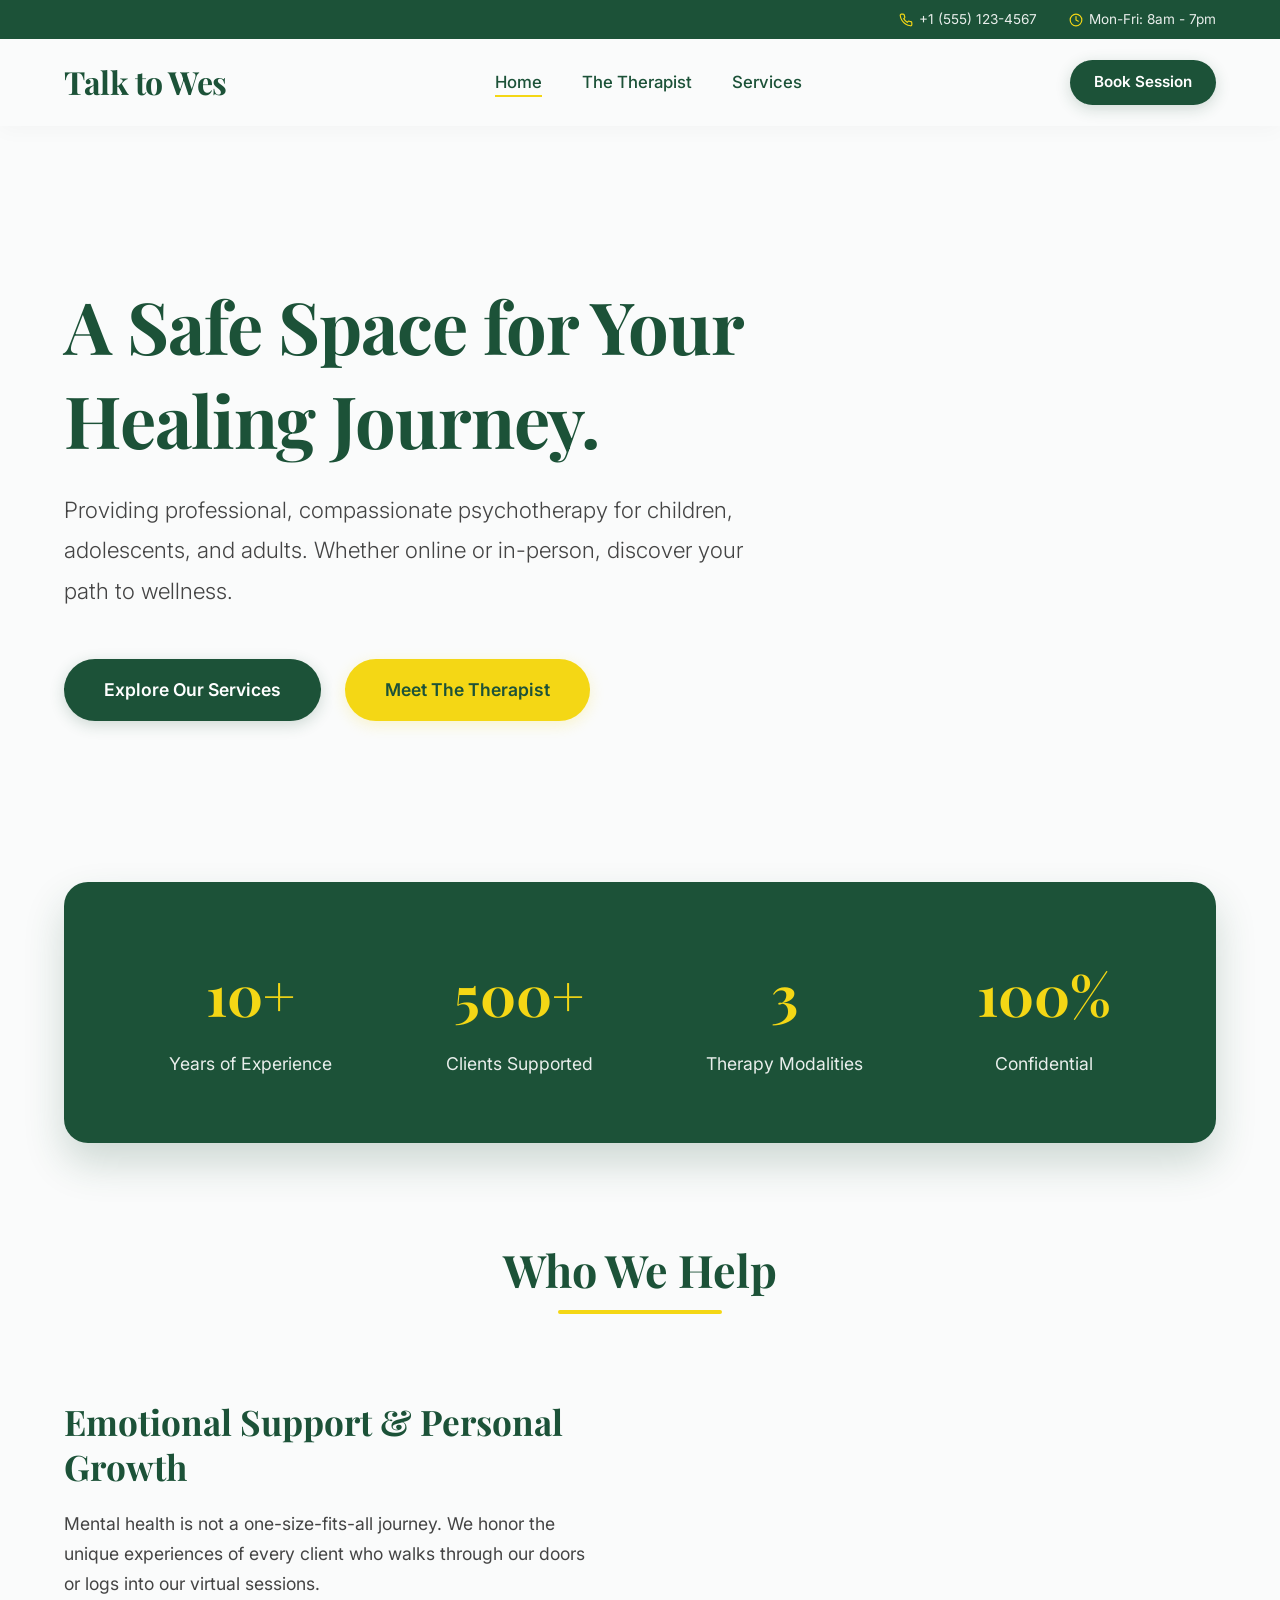
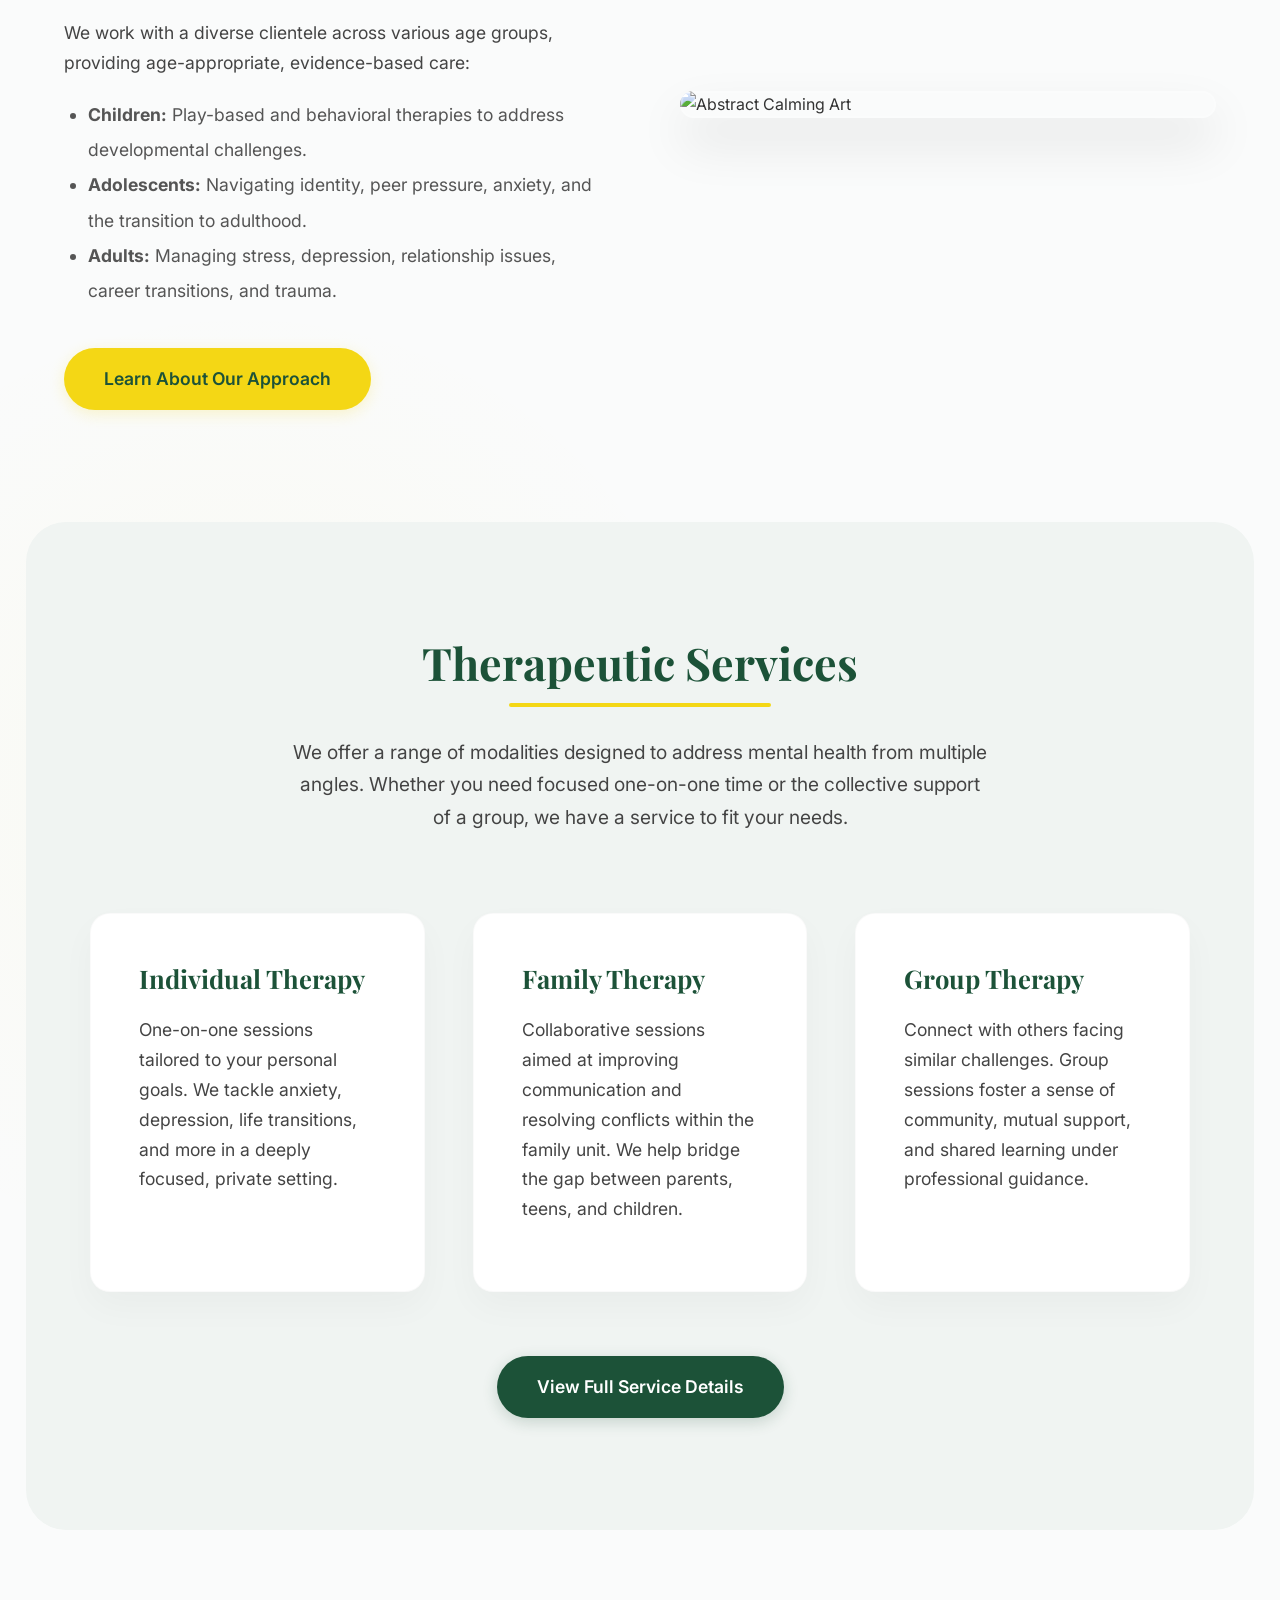
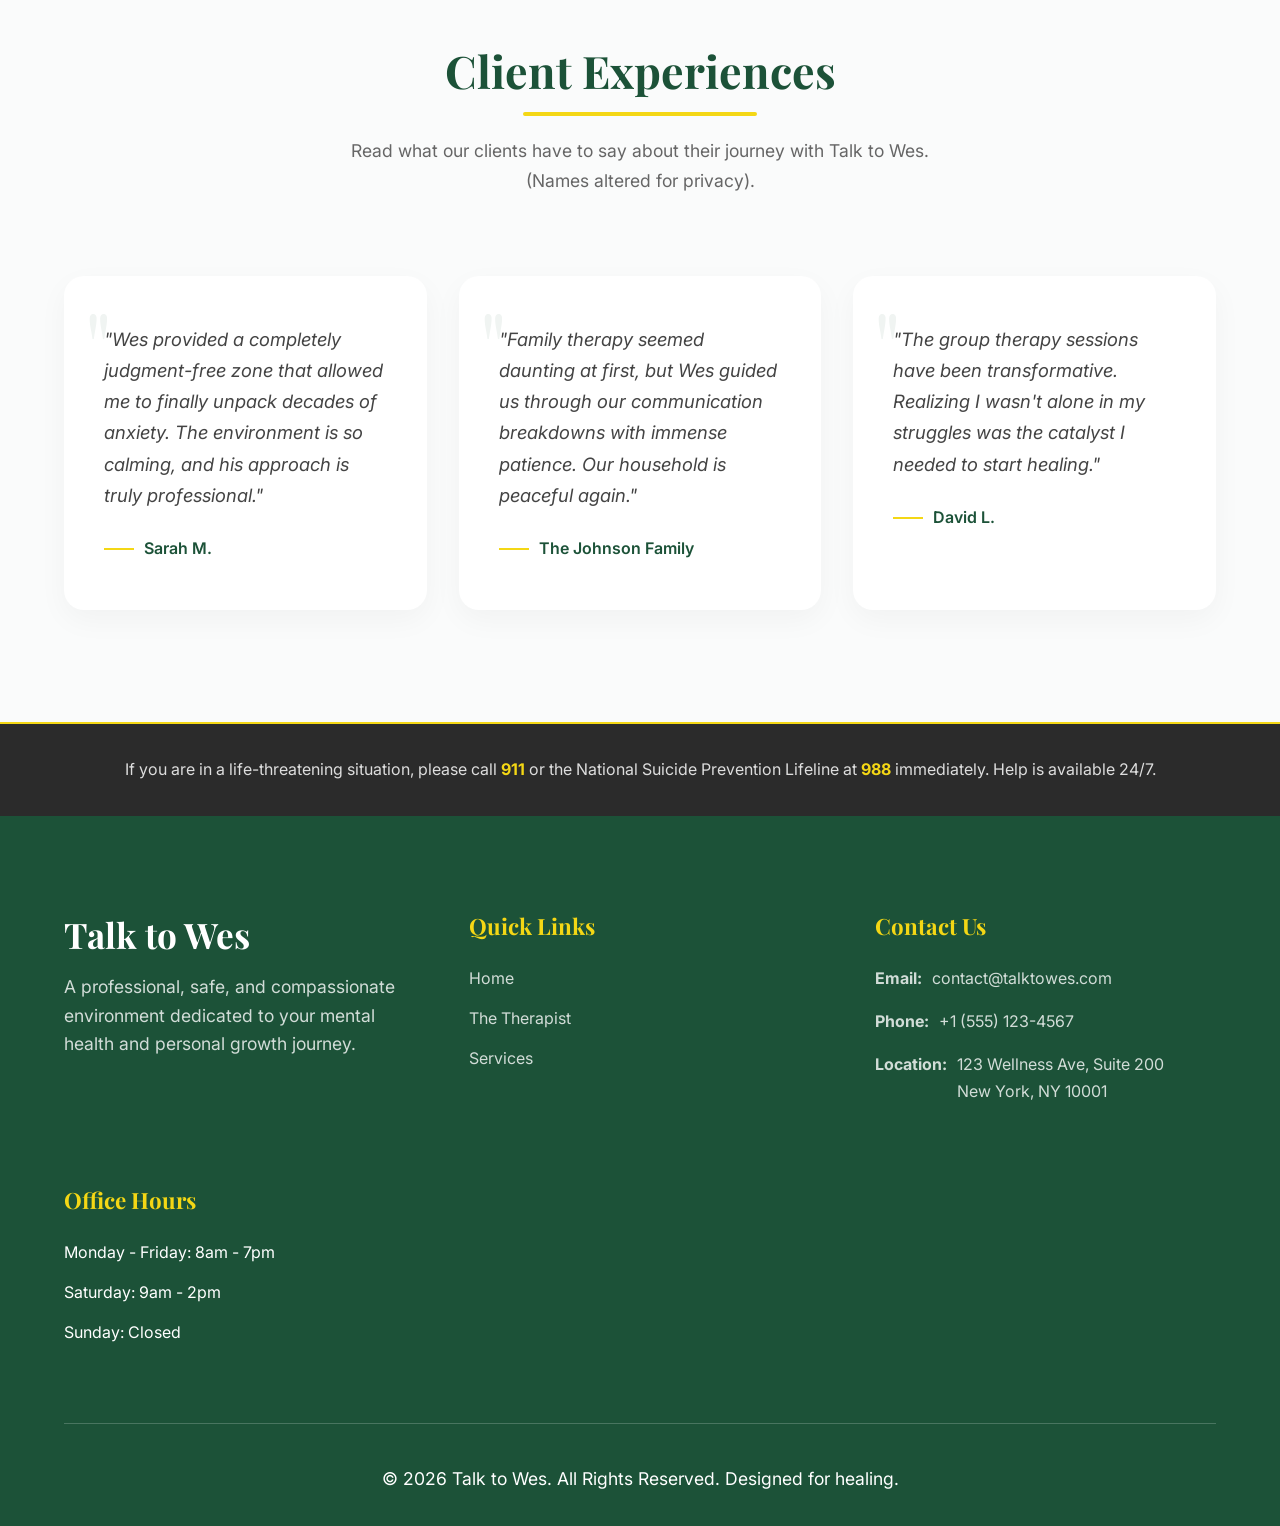
==== index.html @ db42a532 "Add files via upload" ====
<!DOCTYPE html>
<html lang="en">
<head>
  <meta charset="UTF-8">
  <meta name="viewport" content="width=device-width, initial-scale=1.0">
  <title>Talk to Wes | Professional Psychotherapy</title>
  <meta name="description" content="Talk to Wes provides professional psychotherapy services including individual, family, and group therapy for children, adolescents, and adults.">
  <link rel="stylesheet" href="styles.css">
  <style>
    .hero {
      background-image: url('assets/hero_office_1781682625934.png');
    }
  </style>
</head>
<body>

  <!-- Header -->
  <header class="site-header">
    <div class="top-bar">
      <div class="top-bar-item">
        <svg viewBox="0 0 24 24" fill="none" stroke="currentColor" stroke-width="2" stroke-linecap="round" stroke-linejoin="round"><path d="M22 16.92v3a2 2 0 0 1-2.18 2 19.79 19.79 0 0 1-8.63-3.07 19.5 19.5 0 0 1-6-6 19.79 19.79 0 0 1-3.07-8.67A2 2 0 0 1 4.11 2h3a2 2 0 0 1 2 1.72 12.84 12.84 0 0 0 .7 2.81 2 2 0 0 1-.45 2.11L8.09 9.91a16 16 0 0 0 6 6l1.27-1.27a2 2 0 0 1 2.11-.45 12.84 12.84 0 0 0 2.81.7A2 2 0 0 1 22 16.92z"></path></svg>
        +1 (555) 123-4567
      </div>
      <div class="top-bar-item">
        <svg viewBox="0 0 24 24" fill="none" stroke="currentColor" stroke-width="2" stroke-linecap="round" stroke-linejoin="round"><circle cx="12" cy="12" r="10"></circle><polyline points="12 6 12 12 16 14"></polyline></svg>
        Mon-Fri: 8am - 7pm
      </div>
    </div>
    <nav class="navbar">
      <div class="logo">Talk to Wes</div>
      <ul class="nav-links">
        <li><a href="index.html" class="active">Home</a></li>
        <li><a href="therapist.html">The Therapist</a></li>
        <li><a href="services.html">Services</a></li>
      </ul>
      <div class="nav-cta">
        <a href="services.html" class="btn btn-primary" style="padding: 0.6rem 1.5rem; font-size: 0.95rem;">Book Session</a>
      </div>
      <div class="menu-toggle">
        <span></span>
        <span></span>
        <span></span>
      </div>
    </nav>
  </header>

  <!-- Hero Section -->
  <section class="hero">
    <div class="hero-content">
      <h1 style="font-size: 4.5rem; letter-spacing: -1px; margin-bottom: 1.5rem;">A Safe Space for Your Healing Journey.</h1>
      <p style="font-size: 1.4rem; font-weight: 300;">Providing professional, compassionate psychotherapy for children, adolescents, and adults. Whether online or in-person, discover your path to wellness.</p>
      <div style="display: flex; gap: 1.5rem; flex-wrap: wrap; margin-top: 3rem;">
        <a href="services.html" class="btn btn-primary">Explore Our Services</a>
        <a href="therapist.html" class="btn btn-secondary">Meet The Therapist</a>
      </div>
    </div>
  </section>

  <!-- Statistics Banner -->
  <div class="reveal" style="padding: 0 5%; transform: translateY(-50px); z-index: 10; position: relative;">
    <div class="stats-container">
      <div class="stat-item">
        <div class="stat-number">10+</div>
        <div class="stat-label">Years of Experience</div>
      </div>
      <div class="stat-item">
        <div class="stat-number">500+</div>
        <div class="stat-label">Clients Supported</div>
      </div>
      <div class="stat-item">
        <div class="stat-number">3</div>
        <div class="stat-label">Therapy Modalities</div>
      </div>
      <div class="stat-item">
        <div class="stat-number">100%</div>
        <div class="stat-label">Confidential</div>
      </div>
    </div>
  </div>

  <!-- Introduction Section -->
  <section class="reveal" style="padding-top: 3rem;">
    <div class="section-header">
      <h2>Who We Help</h2>
    </div>
    <div class="split-section">
      <div class="split-text">
        <h3 style="font-size: 2.2rem;">Emotional Support & Personal Growth</h3>
        <p>Mental health is not a one-size-fits-all journey. We honor the unique experiences of every client who walks through our doors or logs into our virtual sessions.</p>
        <p>We work with a diverse clientele across various age groups, providing age-appropriate, evidence-based care:</p>
        <ul style="margin-bottom: 2.5rem; padding-left: 1.5rem; line-height: 2; font-size: 1.1rem; color: #555;">
          <li><strong>Children:</strong> Play-based and behavioral therapies to address developmental challenges.</li>
          <li><strong>Adolescents:</strong> Navigating identity, peer pressure, anxiety, and the transition to adulthood.</li>
          <li><strong>Adults:</strong> Managing stress, depression, relationship issues, career transitions, and trauma.</li>
        </ul>
        <a href="therapist.html" class="btn btn-secondary">Learn About Our Approach</a>
      </div>
      <div class="split-image">
        <img src="assets/therapy_abstract_2_1781686253411.png" alt="Abstract Calming Art">
      </div>
    </div>
  </section>

  <!-- Quick Services Overview -->
  <section class="reveal" style="background-color: var(--light-gray); border-radius: 40px; margin: 0 2%; padding: 7rem 5%;">
    <div class="section-header">
      <h2>Therapeutic Services</h2>
      <p style="max-width: 700px; margin: 1.5rem auto 0; font-size: 1.2rem;">We offer a range of modalities designed to address mental health from multiple angles. Whether you need focused one-on-one time or the collective support of a group, we have a service to fit your needs.</p>
    </div>
    <div class="card-grid">
      <div class="card">
        <h3 style="color: var(--primary-color);">Individual Therapy</h3>
        <p>One-on-one sessions tailored to your personal goals. We tackle anxiety, depression, life transitions, and more in a deeply focused, private setting.</p>
      </div>
      <div class="card">
        <h3 style="color: var(--primary-color);">Family Therapy</h3>
        <p>Collaborative sessions aimed at improving communication and resolving conflicts within the family unit. We help bridge the gap between parents, teens, and children.</p>
      </div>
      <div class="card">
        <h3 style="color: var(--primary-color);">Group Therapy</h3>
        <p>Connect with others facing similar challenges. Group sessions foster a sense of community, mutual support, and shared learning under professional guidance.</p>
      </div>
    </div>
    <div style="text-align: center; margin-top: 4rem;">
      <a href="services.html" class="btn btn-primary">View Full Service Details</a>
    </div>
  </section>

  <!-- Testimonials -->
  <section class="reveal">
    <div class="section-header">
      <h2>Client Experiences</h2>
      <p style="max-width: 600px; margin: 1rem auto; color: #666;">Read what our clients have to say about their journey with Talk to Wes. (Names altered for privacy).</p>
    </div>
    <div class="testimonial-slider">
      <div class="testimonial-card">
        <p class="testimonial-text">"Wes provided a completely judgment-free zone that allowed me to finally unpack decades of anxiety. The environment is so calming, and his approach is truly professional."</p>
        <div class="testimonial-author">Sarah M.</div>
      </div>
      <div class="testimonial-card">
        <p class="testimonial-text">"Family therapy seemed daunting at first, but Wes guided us through our communication breakdowns with immense patience. Our household is peaceful again."</p>
        <div class="testimonial-author">The Johnson Family</div>
      </div>
      <div class="testimonial-card">
        <p class="testimonial-text">"The group therapy sessions have been transformative. Realizing I wasn't alone in my struggles was the catalyst I needed to start healing."</p>
        <div class="testimonial-author">David L.</div>
      </div>
    </div>
  </section>

  <!-- Crisis Banner -->
  <div class="crisis-banner">
    <p>If you are in a life-threatening situation, please call <strong>911</strong> or the National Suicide Prevention Lifeline at <strong>988</strong> immediately. Help is available 24/7.</p>
  </div>

  <!-- Footer -->
  <footer>
    <div class="footer-grid">
      <div class="footer-col">
        <h2 style="font-size: 2.2rem; margin-bottom: 1rem; color: #fff;">Talk to Wes</h2>
        <p>A professional, safe, and compassionate environment dedicated to your mental health and personal growth journey.</p>
      </div>
      <div class="footer-col">
        <h3>Quick Links</h3>
        <ul>
          <li><a href="index.html">Home</a></li>
          <li><a href="therapist.html">The Therapist</a></li>
          <li><a href="services.html">Services</a></li>
        </ul>
      </div>
      <div class="footer-col">
        <h3>Contact Us</h3>
        <div class="footer-contact-item">
          <strong>Email:</strong> <a href="mailto:contact@talktowes.com">contact@talktowes.com</a>
        </div>
        <div class="footer-contact-item">
          <strong>Phone:</strong> <a href="tel:15551234567">+1 (555) 123-4567</a>
        </div>
        <div class="footer-contact-item">
          <strong>Location:</strong> 123 Wellness Ave, Suite 200<br>New York, NY 10001
        </div>
      </div>
      <div class="footer-col">
        <h3>Office Hours</h3>
        <ul>
          <li>Monday - Friday: 8am - 7pm</li>
          <li>Saturday: 9am - 2pm</li>
          <li>Sunday: Closed</li>
        </ul>
      </div>
    </div>
    <div class="footer-bottom">
      <p>&copy; 2026 Talk to Wes. All Rights Reserved. Designed for healing.</p>
    </div>
  </footer>

  <script src="script.js"></script>
</body>
</html>
---- styles.css ----
@import url('https://fonts.googleapis.com/css2?family=Inter:wght@300;400;500;600&family=Playfair+Display:ital,wght@0,400;0,600;0,700;1,400&display=swap');

:root {
  --primary-color: #1c5238;
  --secondary-color: #f4d715;
  --bg-color: #fafbfb;
  --text-color: #333333;
  --light-gray: #f0f4f2;
  --font-heading: 'Playfair Display', serif;
  --font-body: 'Inter', sans-serif;
}

* {
  box-sizing: border-box;
  margin: 0;
  padding: 0;
}

body {
  font-family: var(--font-body);
  background-color: var(--bg-color);
  color: var(--text-color);
  line-height: 1.7;
  overflow-x: hidden;
  position: relative;
}

/* Subtle background blobs for visual interest */
body::before {
  content: '';
  position: absolute;
  top: -20%; right: -10%;
  width: 800px; height: 800px;
  background: radial-gradient(circle, rgba(28,82,56,0.03) 0%, rgba(250,251,251,0) 70%);
  border-radius: 50%;
  z-index: -1;
}

body::after {
  content: '';
  position: absolute;
  top: 40%; left: -20%;
  width: 1000px; height: 1000px;
  background: radial-gradient(circle, rgba(244,215,21,0.04) 0%, rgba(250,251,251,0) 70%);
  border-radius: 50%;
  z-index: -1;
}

/* Typography */
h1, h2, h3, h4, h5, h6 {
  font-family: var(--font-heading);
  color: var(--primary-color);
  margin-bottom: 1.2rem;
  line-height: 1.3;
}

h1 { font-size: 4rem; }
h2 { font-size: 2.8rem; }
h3 { font-size: 1.8rem; }

p { margin-bottom: 1.2rem; font-size: 1.1rem; color: #444; }

a {
  text-decoration: none;
  color: var(--primary-color);
  transition: all 0.3s ease;
}

/* Header & Top Bar */
.site-header {
  position: fixed;
  width: 100%;
  top: 0;
  z-index: 1000;
  background: rgba(250, 251, 251, 0.95);
  backdrop-filter: blur(15px);
  box-shadow: 0 4px 20px rgba(0,0,0,0.03);
}

.top-bar {
  background-color: var(--primary-color);
  color: #fff;
  padding: 0.5rem 5%;
  font-size: 0.85rem;
  display: flex;
  justify-content: flex-end;
  gap: 2rem;
}

.top-bar-item {
  display: flex;
  align-items: center;
  gap: 6px;
  color: rgba(255,255,255,0.9);
}

.top-bar-item svg {
  width: 14px;
  height: 14px;
  stroke: var(--secondary-color);
}

/* Navbar */
.navbar {
  display: flex;
  justify-content: space-between;
  align-items: center;
  padding: 1rem 5%;
}

.logo {
  font-family: var(--font-heading);
  font-size: 2rem;
  font-weight: 700;
  color: var(--primary-color);
  letter-spacing: -0.5px;
}

.nav-links {
  list-style: none;
  display: flex;
  gap: 2.5rem;
}

.nav-links li a {
  font-weight: 500;
  font-size: 1.05rem;
  color: var(--primary-color);
  position: relative;
  padding-bottom: 5px;
}

.nav-links li a::after {
  content: '';
  position: absolute;
  width: 0;
  height: 2px;
  background: var(--secondary-color);
  bottom: 0;
  left: 0;
  transition: width 0.3s ease;
}

.nav-links li a:hover::after,
.nav-links li a.active::after {
  width: 100%;
}

.nav-cta {
  display: flex;
  align-items: center;
}

.menu-toggle {
  display: none;
  flex-direction: column;
  cursor: pointer;
  gap: 6px;
}

.menu-toggle span {
  width: 30px;
  height: 3px;
  background-color: var(--primary-color);
  transition: all 0.3s ease;
  border-radius: 3px;
}

/* Buttons */
.btn {
  display: inline-flex;
  align-items: center;
  justify-content: center;
  padding: 1rem 2.5rem;
  border-radius: 50px;
  font-weight: 600;
  font-size: 1.1rem;
  cursor: pointer;
  border: none;
  transition: all 0.3s cubic-bezier(0.25, 0.8, 0.25, 1);
  text-align: center;
}

.btn-primary {
  background-color: var(--primary-color);
  color: #fff;
  box-shadow: 0 4px 15px rgba(28, 82, 56, 0.2);
}

.btn-primary:hover {
  background-color: #133a27;
  color: #fff;
  transform: translateY(-3px);
  box-shadow: 0 8px 25px rgba(28, 82, 56, 0.3);
}

.btn-secondary {
  background-color: var(--secondary-color);
  color: var(--primary-color);
  box-shadow: 0 4px 15px rgba(244, 215, 21, 0.2);
}

.btn-secondary:hover {
  background-color: #e0c410;
  transform: translateY(-3px);
  box-shadow: 0 8px 25px rgba(244, 215, 21, 0.3);
}

/* Hero Section */
.hero {
  min-height: 100vh;
  display: flex;
  align-items: center;
  padding: 0 5%;
  background-size: cover;
  background-position: center;
  background-repeat: no-repeat;
  position: relative;
  background-attachment: fixed;
}

.hero::before {
  content: '';
  position: absolute;
  top: 0; left: 0; width: 100%; height: 100%;
  background: linear-gradient(135deg, rgba(250,251,251,0.95) 0%, rgba(250,251,251,0.85) 40%, rgba(250,251,251,0.2) 100%);
}

.hero-content {
  position: relative;
  max-width: 700px;
  z-index: 1;
  padding-top: 100px;
  animation: fadeUp 1s ease forwards;
}

.hero-content p {
  font-size: 1.3rem;
  margin-bottom: 2.5rem;
  color: #444;
  line-height: 1.8;
}

/* Sections */
section {
  padding: 7rem 5%;
}

.section-header {
  text-align: center;
  margin-bottom: 5rem;
}

.section-header h2 {
  position: relative;
  display: inline-block;
}

.section-header h2::after {
  content: '';
  position: absolute;
  width: 60%;
  height: 4px;
  background-color: var(--secondary-color);
  bottom: -15px;
  left: 20%;
  border-radius: 2px;
}

/* Cards */
.card-grid {
  display: grid;
  grid-template-columns: repeat(auto-fit, minmax(320px, 1fr));
  gap: 3rem;
}

.card {
  background: #fff;
  border-radius: 20px;
  padding: 3rem;
  box-shadow: 0 15px 35px rgba(0,0,0,0.03);
  transition: all 0.4s cubic-bezier(0.175, 0.885, 0.32, 1.275);
  position: relative;
  overflow: hidden;
  border: 1px solid rgba(0,0,0,0.02);
}

.card::before {
  content: '';
  position: absolute;
  top: 0; left: 0; width: 100%; height: 6px;
  background-color: var(--primary-color);
  transform: scaleX(0);
  transform-origin: left;
  transition: transform 0.4s ease;
}

.card:hover {
  transform: translateY(-15px);
  box-shadow: 0 25px 50px rgba(28, 82, 56, 0.08);
}

.card:hover::before {
  transform: scaleX(1);
}

.card h3 {
  margin-bottom: 1.2rem;
  font-size: 1.6rem;
}

/* Split Section (Image + Text) */
.split-section {
  display: flex;
  align-items: center;
  gap: 5rem;
}

.split-section.reverse {
  flex-direction: row-reverse;
}

.split-image {
  flex: 1;
  border-radius: 24px;
  overflow: hidden;
  box-shadow: 0 25px 50px rgba(0,0,0,0.1);
  position: relative;
}

.split-image::after {
  content: '';
  position: absolute;
  top: 0; left: 0; right: 0; bottom: 0;
  border: 2px solid rgba(255,255,255,0.2);
  border-radius: 24px;
  pointer-events: none;
}

.split-image img {
  width: 100%;
  height: 100%;
  object-fit: cover;
  display: block;
  transition: transform 0.8s cubic-bezier(0.25, 0.46, 0.45, 0.94);
}

.split-image:hover img {
  transform: scale(1.05);
}

.split-text {
  flex: 1;
}

/* Statistics Grid */
.stats-container {
  display: flex;
  justify-content: space-around;
  flex-wrap: wrap;
  gap: 2rem;
  background: var(--primary-color);
  padding: 4rem;
  border-radius: 24px;
  color: #fff;
  margin-top: 2rem;
  box-shadow: 0 20px 40px rgba(28,82,56,0.2);
}

.stat-item {
  text-align: center;
}

.stat-number {
  font-family: var(--font-heading);
  font-size: 3.5rem;
  font-weight: 700;
  color: var(--secondary-color);
  margin-bottom: 0.5rem;
}

.stat-label {
  font-size: 1.1rem;
  opacity: 0.9;
}

/* Testimonials */
.testimonial-slider {
  display: grid;
  grid-template-columns: repeat(auto-fit, minmax(300px, 1fr));
  gap: 2rem;
}

.testimonial-card {
  background: #fff;
  padding: 3rem 2.5rem;
  border-radius: 20px;
  box-shadow: 0 10px 30px rgba(0,0,0,0.04);
  position: relative;
}

.testimonial-card::before {
  content: '"';
  position: absolute;
  top: 20px; left: 20px;
  font-family: var(--font-heading);
  font-size: 6rem;
  color: var(--light-gray);
  line-height: 1;
  z-index: 0;
}

.testimonial-text {
  position: relative;
  z-index: 1;
  font-style: italic;
  margin-bottom: 1.5rem;
  font-size: 1.15rem;
}

.testimonial-author {
  font-weight: 600;
  color: var(--primary-color);
  display: flex;
  align-items: center;
  gap: 10px;
}

.testimonial-author::before {
  content: '';
  width: 30px; height: 2px;
  background: var(--secondary-color);
}

/* FAQ Accordion */
.faq-container {
  max-width: 800px;
  margin: 0 auto;
}

.faq-item {
  background: #fff;
  margin-bottom: 1rem;
  border-radius: 12px;
  box-shadow: 0 5px 15px rgba(0,0,0,0.03);
  overflow: hidden;
}

.faq-question {
  padding: 1.5rem 2rem;
  cursor: pointer;
  display: flex;
  justify-content: space-between;
  align-items: center;
  font-weight: 600;
  font-size: 1.1rem;
  color: var(--primary-color);
  transition: background 0.3s ease;
}

.faq-question:hover {
  background: var(--light-gray);
}

.faq-question::after {
  content: '+';
  font-size: 1.5rem;
  color: var(--secondary-color);
  transition: transform 0.3s ease;
}

.faq-item.active .faq-question::after {
  transform: rotate(45deg);
}

.faq-answer {
  max-height: 0;
  overflow: hidden;
  transition: max-height 0.4s ease;
  background: #fff;
}

.faq-answer p {
  padding: 0 2rem 1.5rem;
  margin: 0;
}

/* Rich Footer */
footer {
  background-color: var(--primary-color);
  color: #fff;
  padding: 6rem 5% 2rem;
  position: relative;
  z-index: 50; /* Ensure footer is always on top of any background blobs */
}

.footer-grid {
  display: grid;
  grid-template-columns: repeat(auto-fit, minmax(250px, 1fr));
  gap: 4rem;
  margin-bottom: 4rem;
}

.footer-col h3 {
  color: var(--secondary-color);
  font-size: 1.4rem;
  margin-bottom: 1.5rem;
}

.footer-col p {
  color: rgba(255,255,255,0.8);
  margin-bottom: 1rem;
  line-height: 1.6;
}

.footer-col ul {
  list-style: none;
}

.footer-col ul li {
  margin-bottom: 0.8rem;
}

.footer-col a {
  color: rgba(255,255,255,0.8);
  transition: color 0.3s ease;
}

.footer-col a:hover {
  color: var(--secondary-color);
}

.footer-contact-item {
  display: flex;
  align-items: flex-start;
  gap: 10px;
  margin-bottom: 1rem;
  color: rgba(255,255,255,0.8);
}

/* Crisis Banner */
.crisis-banner {
  background-color: #2b2b2b;
  color: #fff;
  padding: 2rem 5%;
  text-align: center;
  border-top: 2px solid var(--secondary-color);
}

.crisis-banner p {
  color: #ddd;
  margin: 0;
  font-size: 1rem;
}

.crisis-banner strong {
  color: var(--secondary-color);
}

.footer-bottom {
  text-align: center;
  padding-top: 2.5rem;
  margin-top: 3rem;
  border-top: 1px solid rgba(255,255,255,0.2);
  font-size: 1.05rem;
}

.footer-bottom p {
  color: #ffffff;
  margin: 0;
}

/* Animations */
@keyframes fadeUp {
  from { opacity: 0; transform: translateY(40px); }
  to { opacity: 1; transform: translateY(0); }
}

.reveal {
  opacity: 0;
  transform: translateY(40px);
  transition: all 0.8s cubic-bezier(0.5, 0, 0, 1);
}

.reveal.active {
  opacity: 1;
  transform: translateY(0);
}

/* Responsive */
@media (max-width: 992px) {
  .split-section, .split-section.reverse {
    flex-direction: column;
    gap: 3rem;
  }
  h1 { font-size: 3rem; }
  h2 { font-size: 2.3rem; }
}

@media (max-width: 768px) {
  .nav-links {
    position: fixed;
    right: -100%;
    top: 100px;
    flex-direction: column;
    background: rgba(250, 251, 251, 0.98);
    width: 100%;
    text-align: center;
    transition: 0.4s cubic-bezier(0.77, 0, 0.175, 1);
    box-shadow: 0 20px 30px rgba(0,0,0,0.05);
    padding: 3rem 0;
  }
  
  .nav-links.nav-active {
    right: 0;
  }
  
  .nav-cta {
    display: none; /* Hide button on mobile, let them use menu */
  }
  
  .top-bar {
    justify-content: center;
    gap: 1rem;
    font-size: 0.75rem;
  }

  .menu-toggle {
    display: flex;
  }
  
  .stats-container {
    padding: 2rem;
  }
  
  h1 { font-size: 2.5rem; }
}
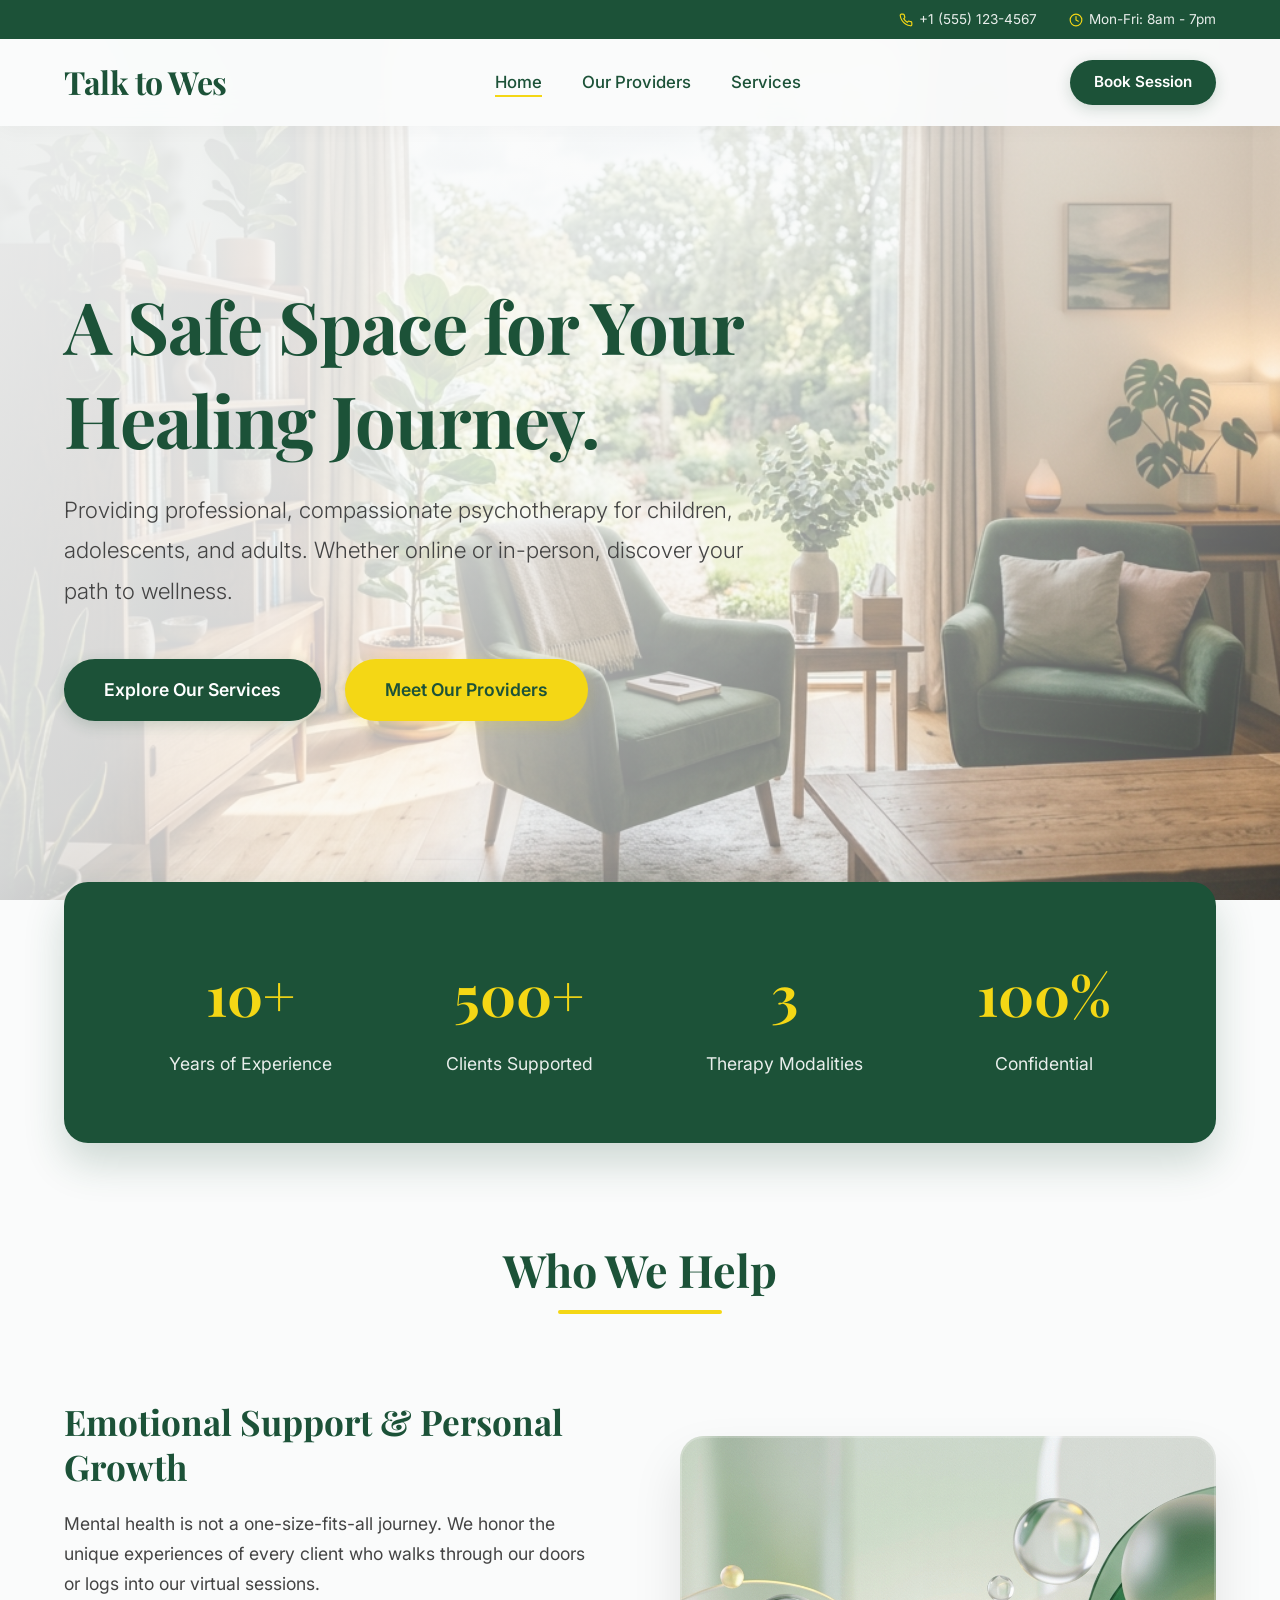
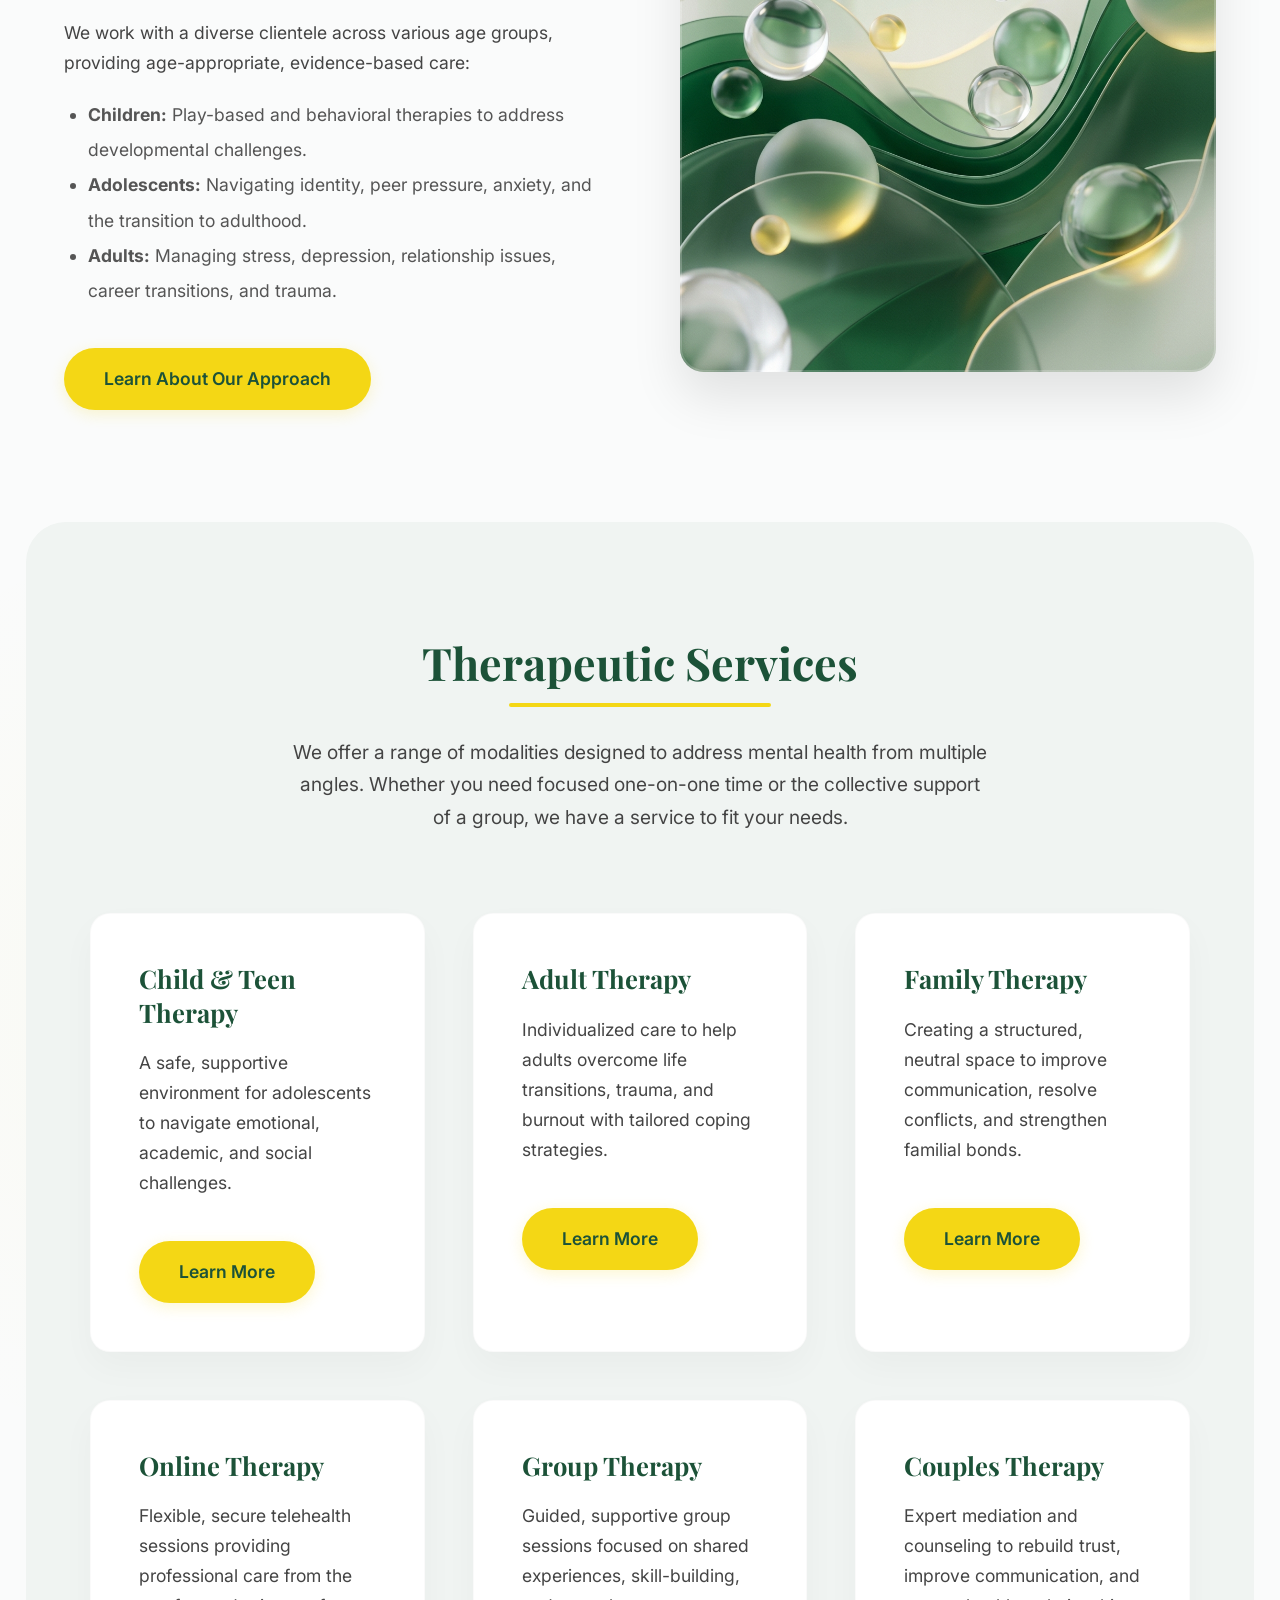
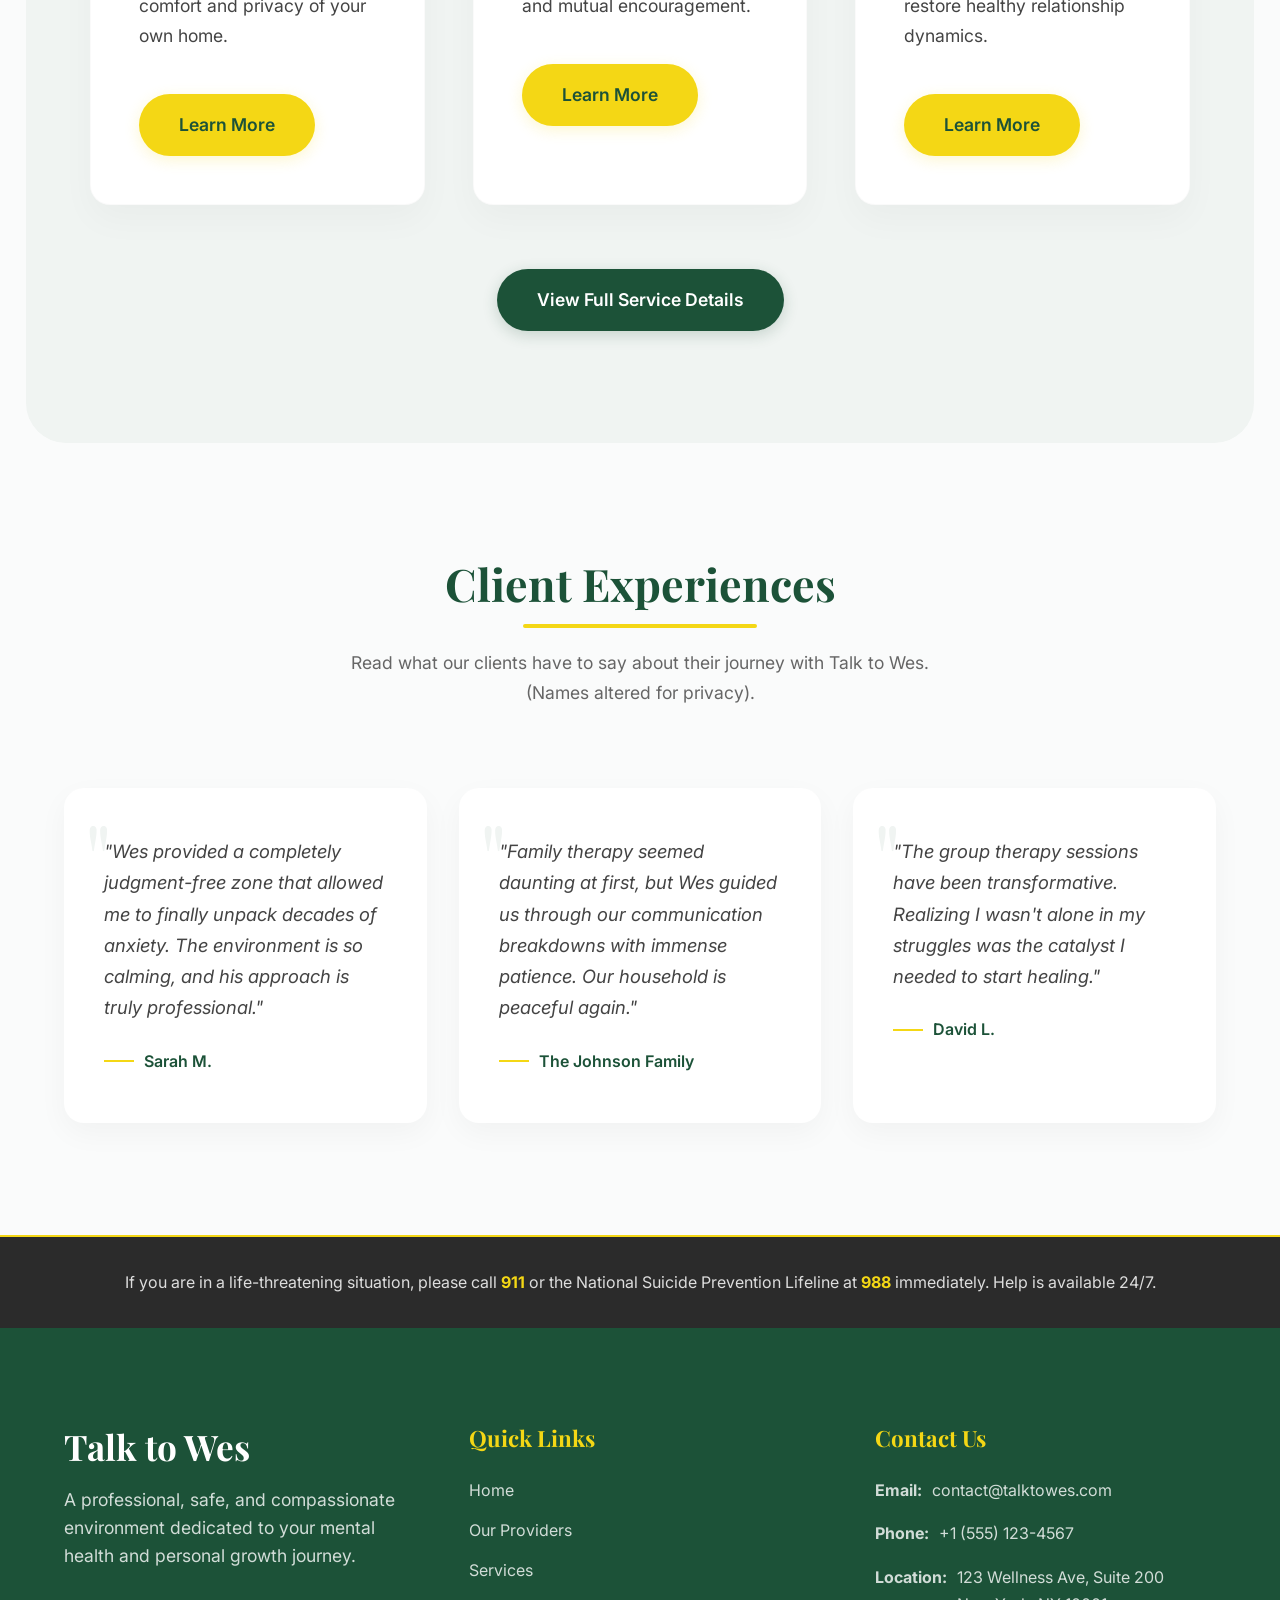
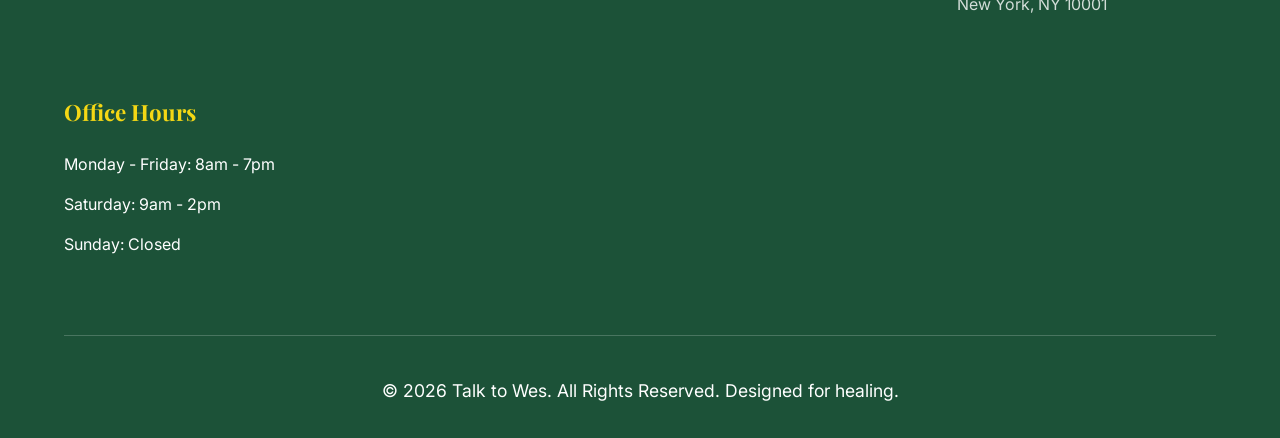
==== commit 9b711f4c: "Add files via upload" ====
--- a/index.html
+++ b/index.html
@@ -30,7 +30,7 @@
       <div class="logo">Talk to Wes</div>
       <ul class="nav-links">
         <li><a href="index.html" class="active">Home</a></li>
-        <li><a href="therapist.html">The Therapist</a></li>
+        <li><a href="therapist.html">Our Providers</a></li>
         <li><a href="services.html">Services</a></li>
       </ul>
       <div class="nav-cta">
@@ -51,7 +51,7 @@
       <p style="font-size: 1.4rem; font-weight: 300;">Providing professional, compassionate psychotherapy for children, adolescents, and adults. Whether online or in-person, discover your path to wellness.</p>
       <div style="display: flex; gap: 1.5rem; flex-wrap: wrap; margin-top: 3rem;">
         <a href="services.html" class="btn btn-primary">Explore Our Services</a>
-        <a href="therapist.html" class="btn btn-secondary">Meet The Therapist</a>
+        <a href="therapist.html" class="btn btn-secondary">Meet Our Providers</a>
       </div>
     </div>
   </section>
@@ -108,17 +108,46 @@
       <p style="max-width: 700px; margin: 1.5rem auto 0; font-size: 1.2rem;">We offer a range of modalities designed to address mental health from multiple angles. Whether you need focused one-on-one time or the collective support of a group, we have a service to fit your needs.</p>
     </div>
     <div class="card-grid">
-      <div class="card">
-        <h3 style="color: var(--primary-color);">Individual Therapy</h3>
-        <p>One-on-one sessions tailored to your personal goals. We tackle anxiety, depression, life transitions, and more in a deeply focused, private setting.</p>
-      </div>
+      <!-- Child & Teen Therapy -->
+      <div class="card">
+        <h3 style="color: var(--primary-color);">Child & Teen Therapy</h3>
+        <p>A safe, supportive environment for adolescents to navigate emotional, academic, and social challenges.</p>
+        <a href="services.html" class="btn btn-secondary" style="margin-top: 1.5rem; display: inline-block;">Learn More</a>
+      </div>
+
+      <!-- Adult Therapy -->
+      <div class="card">
+        <h3 style="color: var(--primary-color);">Adult Therapy</h3>
+        <p>Individualized care to help adults overcome life transitions, trauma, and burnout with tailored coping strategies.</p>
+        <a href="services.html" class="btn btn-secondary" style="margin-top: 1.5rem; display: inline-block;">Learn More</a>
+      </div>
+
+      <!-- Family Therapy -->
       <div class="card">
         <h3 style="color: var(--primary-color);">Family Therapy</h3>
-        <p>Collaborative sessions aimed at improving communication and resolving conflicts within the family unit. We help bridge the gap between parents, teens, and children.</p>
-      </div>
+        <p>Creating a structured, neutral space to improve communication, resolve conflicts, and strengthen familial bonds.</p>
+        <a href="services.html" class="btn btn-secondary" style="margin-top: 1.5rem; display: inline-block;">Learn More</a>
+      </div>
+
+      <!-- Online Therapy -->
+      <div class="card">
+        <h3 style="color: var(--primary-color);">Online Therapy</h3>
+        <p>Flexible, secure telehealth sessions providing professional care from the comfort and privacy of your own home.</p>
+        <a href="services.html" class="btn btn-secondary" style="margin-top: 1.5rem; display: inline-block;">Learn More</a>
+      </div>
+
+      <!-- Group Therapy -->
       <div class="card">
         <h3 style="color: var(--primary-color);">Group Therapy</h3>
-        <p>Connect with others facing similar challenges. Group sessions foster a sense of community, mutual support, and shared learning under professional guidance.</p>
+        <p>Guided, supportive group sessions focused on shared experiences, skill-building, and mutual encouragement.</p>
+        <a href="services.html" class="btn btn-secondary" style="margin-top: 1.5rem; display: inline-block;">Learn More</a>
+      </div>
+
+      <!-- Couples Therapy -->
+      <div class="card">
+        <h3 style="color: var(--primary-color);">Couples Therapy</h3>
+        <p>Expert mediation and counseling to rebuild trust, improve communication, and restore healthy relationship dynamics.</p>
+        <a href="services.html" class="btn btn-secondary" style="margin-top: 1.5rem; display: inline-block;">Learn More</a>
       </div>
     </div>
     <div style="text-align: center; margin-top: 4rem;">
@@ -164,7 +193,7 @@
         <h3>Quick Links</h3>
         <ul>
           <li><a href="index.html">Home</a></li>
-          <li><a href="therapist.html">The Therapist</a></li>
+          <li><a href="therapist.html">Our Providers</a></li>
           <li><a href="services.html">Services</a></li>
         </ul>
       </div>
--- a/styles.css
+++ b/styles.css
@@ -270,7 +270,7 @@
 /* Cards */
 .card-grid {
   display: grid;
-  grid-template-columns: repeat(auto-fit, minmax(320px, 1fr));
+  grid-template-columns: repeat(3, 1fr);
   gap: 3rem;
 }
 
@@ -283,6 +283,288 @@
   position: relative;
   overflow: hidden;
   border: 1px solid rgba(0,0,0,0.02);
+}
+
+/* Service Boxes Redesign */
+.services-grid {
+  display: grid;
+  grid-template-columns: repeat(3, 1fr);
+  gap: 2.5rem;
+}
+
+.service-box {
+  background: transparent;
+  perspective: 1000px;
+  height: 520px;
+  z-index: 1;
+}
+
+.service-box-inner {
+  position: relative;
+  width: 100%;
+  height: 100%;
+  text-align: left;
+  transition: transform 0.8s cubic-bezier(0.175, 0.885, 0.32, 1.275);
+  transform-style: preserve-3d;
+}
+
+.service-box.flipped .service-box-inner {
+  transform: rotateY(180deg);
+}
+
+.service-box:not(.flipped):hover .service-box-inner {
+  transform: translateY(-10px);
+}
+
+.service-box-front, .service-box-back {
+  position: absolute;
+  top: 0; left: 0;
+  width: 100%;
+  height: 100%;
+  -webkit-backface-visibility: hidden;
+  backface-visibility: hidden;
+  border-radius: 20px;
+  padding: 3rem 2.5rem;
+  box-sizing: border-box;
+  border: 1px solid rgba(0,0,0,0.03);
+  box-shadow: 0 10px 30px rgba(0,0,0,0.04);
+  display: flex;
+  flex-direction: column;
+}
+
+.service-box-front {
+  background: #fff;
+  transform: rotateY(0deg);
+  z-index: 2;
+}
+
+.service-box-back {
+  background: var(--primary-color);
+  color: #fff;
+  transform: rotateY(180deg);
+}
+
+.service-box .service-box-back h3 {
+  color: var(--secondary-color);
+  margin-bottom: 1.2rem;
+  font-size: 1.6rem;
+}
+
+.service-box .service-box-back p {
+  color: rgba(255, 255, 255, 0.95);
+  font-size: 1rem;
+  line-height: 1.65;
+  margin-bottom: 0.8rem;
+}
+
+.service-box-front::after {
+  content: '';
+  position: absolute;
+  top: 0; left: 0; width: 100%; height: 100%;
+  background: linear-gradient(135deg, rgba(28, 82, 56, 0.03) 0%, rgba(28, 82, 56, 0) 100%);
+  z-index: -1;
+  opacity: 0;
+  transition: opacity 0.4s ease;
+}
+
+.service-box:hover .service-box-front::after {
+  opacity: 1;
+}
+
+.service-icon {
+  width: 60px;
+  height: 60px;
+  background-color: var(--light-gray);
+  border-radius: 15px;
+  display: flex;
+  align-items: center;
+  justify-content: center;
+  margin-bottom: 1.5rem;
+  transition: all 0.4s ease;
+}
+
+.service-box:hover .service-icon {
+  background-color: var(--primary-color);
+}
+
+.service-icon svg {
+  width: 30px;
+  height: 30px;
+  stroke: var(--primary-color);
+  transition: all 0.4s ease;
+}
+
+.service-box:hover .service-icon svg {
+  stroke: var(--secondary-color);
+}
+
+.service-box h3 {
+  font-size: 1.6rem;
+  color: var(--primary-color);
+  margin-bottom: 1rem;
+}
+
+.service-box p {
+  color: #555;
+  font-size: 1.05rem;
+  line-height: 1.7;
+  margin-bottom: 1.5rem;
+}
+
+.service-features {
+  list-style: none;
+  padding: 0;
+}
+
+.service-features li {
+  position: relative;
+  padding-left: 1.5rem;
+  margin-bottom: 0.5rem;
+  color: #444;
+  font-size: 0.95rem;
+}
+
+.service-features li::before {
+  content: '✓';
+  position: absolute;
+  left: 0;
+  top: 0;
+  color: var(--secondary-color);
+  font-weight: bold;
+}
+
+.provider-skills {
+  list-style: none;
+  padding: 0;
+  margin-top: 1.5rem;
+  margin-bottom: 2rem;
+}
+
+.provider-skills li {
+  position: relative;
+  padding-left: 1.8rem;
+  margin-bottom: 0.8rem;
+  color: #555;
+  font-size: 1.05rem;
+  line-height: 1.6;
+}
+
+.provider-skills li::before {
+  content: '✦';
+  position: absolute;
+  left: 0;
+  top: 0;
+  color: var(--secondary-color);
+  font-size: 1.1rem;
+}
+
+.environment-grid {
+  display: grid;
+  grid-template-columns: repeat(2, 1fr);
+  gap: 1.5rem;
+  margin-top: 2.5rem;
+}
+
+@media (max-width: 600px) {
+  .environment-grid {
+    grid-template-columns: 1fr;
+  }
+}
+
+/* Highlight Box */
+.service-box.highlight-box {
+  background-color: var(--primary-color);
+  color: #fff;
+}
+
+.service-box.highlight-box::after {
+  background: linear-gradient(135deg, rgba(244, 215, 21, 0.1) 0%, rgba(244, 215, 21, 0) 100%);
+}
+
+.service-box.highlight-box h3,
+.service-box.highlight-box p,
+.service-box.highlight-box .service-features li {
+  color: #fff;
+}
+
+.service-box.highlight-box .service-icon {
+  background-color: rgba(255,255,255,0.1);
+}
+
+.service-box.highlight-box .service-icon svg {
+  stroke: var(--secondary-color);
+}
+
+.service-box.highlight-box:hover .service-icon {
+  background-color: var(--secondary-color);
+}
+
+.service-box.highlight-box:hover .service-icon svg {
+  stroke: var(--primary-color);
+}
+
+.service-box.highlight-box .service-features li::before {
+  color: var(--secondary-color);
+}
+
+/* Team Grid */
+.team-grid {
+  display: grid;
+  grid-template-columns: 1fr;
+  gap: 2.5rem;
+  max-width: 1000px;
+  margin: 0 auto;
+}
+
+.team-card {
+  display: flex;
+  align-items: center;
+  background: #fff;
+  border-radius: 20px;
+  overflow: hidden;
+  box-shadow: 0 10px 30px rgba(0,0,0,0.04);
+  transition: all 0.4s ease;
+  border: 1px solid rgba(0,0,0,0.03);
+  text-align: left;
+}
+
+.team-card:hover {
+  transform: translateY(-5px);
+  box-shadow: 0 20px 45px rgba(28, 82, 56, 0.08);
+}
+
+.team-image {
+  width: 250px;
+  height: 250px;
+  background-color: var(--light-gray);
+  object-fit: cover;
+}
+
+.team-info {
+  padding: 2.5rem;
+  flex: 1;
+}
+
+.team-info h3 {
+  font-size: 1.4rem;
+  color: var(--primary-color);
+  margin-bottom: 0.3rem;
+}
+
+.team-title {
+  color: var(--secondary-color);
+  font-weight: 600;
+  font-size: 0.95rem;
+  text-transform: uppercase;
+  letter-spacing: 1px;
+  margin-bottom: 1rem;
+}
+
+.team-desc {
+  font-size: 0.95rem;
+  color: #555;
+  margin-bottom: 1.5rem;
+  line-height: 1.6;
 }
 
 .card::before {
@@ -588,6 +870,12 @@
 }
 
 /* Responsive */
+@media (max-width: 1024px) {
+  .card-grid, .services-grid {
+    grid-template-columns: repeat(2, 1fr);
+  }
+}
+
 @media (max-width: 992px) {
   .split-section, .split-section.reverse {
     flex-direction: column;
@@ -629,6 +917,19 @@
     display: flex;
   }
   
+  .team-card {
+    flex-direction: column;
+  }
+  
+  .team-image {
+    width: 100%;
+    height: 200px;
+  }
+  
+  .card-grid, .services-grid {
+    grid-template-columns: 1fr;
+  }
+  
   .stats-container {
     padding: 2rem;
   }
